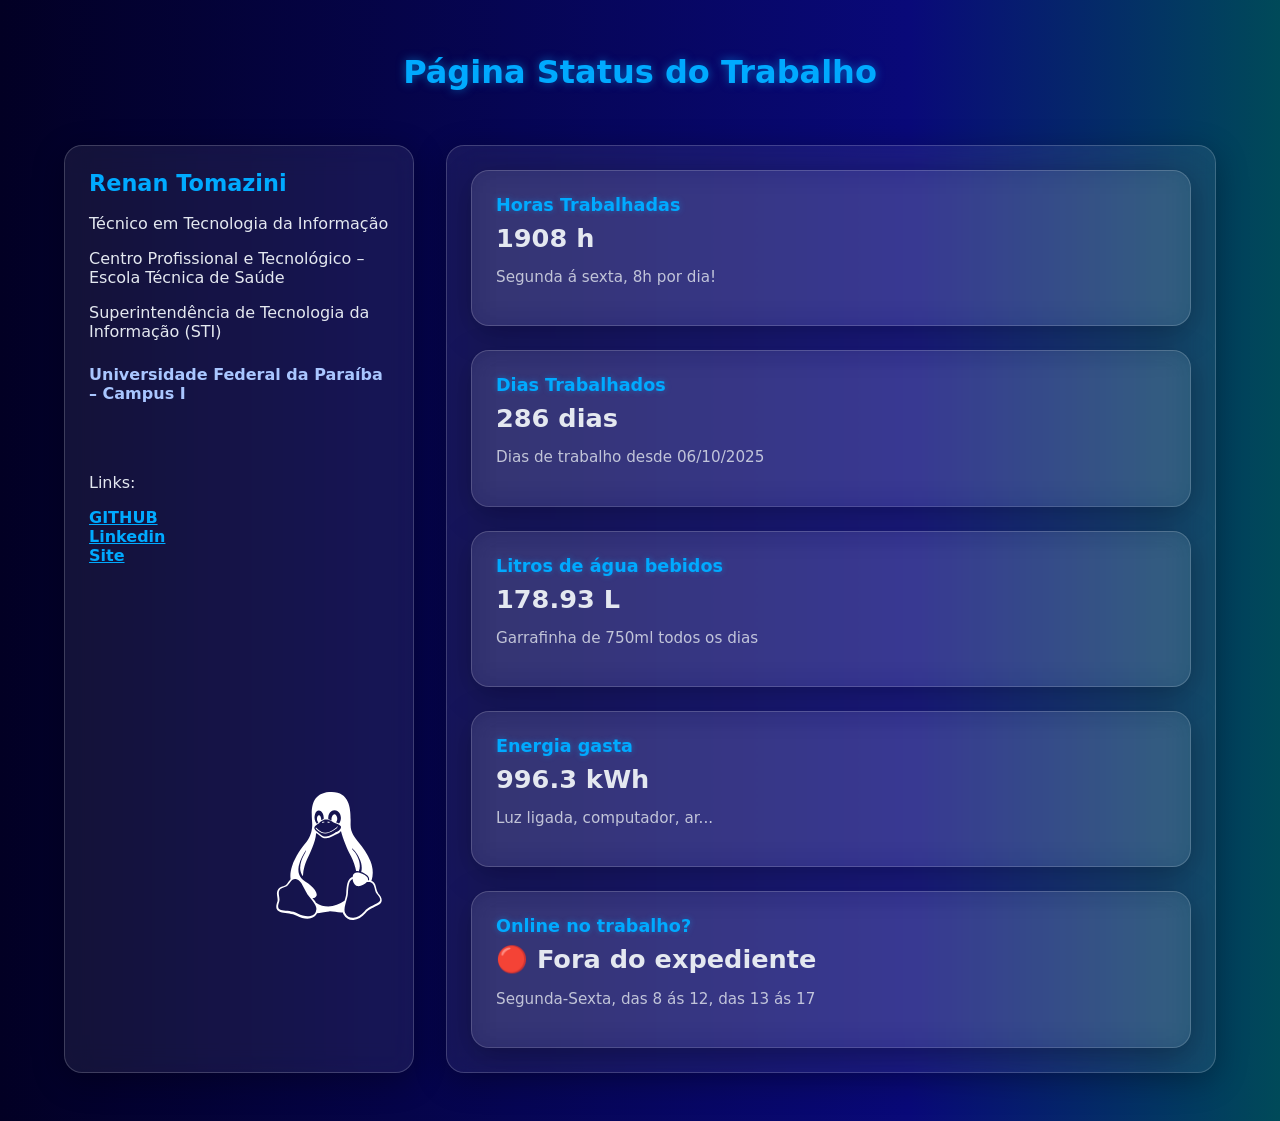
==== index.html @ 923fd2b7 "Site adicionado" ====
<!DOCTYPE html>
<html lang="en">
<head>
    <meta charset="UTF-8">
    <meta name="viewport" content="width=device-width, initial-scale=1.0">
    <title>Página do Trabalho</title>
   <!-- <link href="https://cdn.jsdelivr.net/npm/bootstrap@5.3.8/dist/css/bootstrap.min.css" rel="stylesheet" integrity="sha384-sRIl4kxILFvY47J16cr9ZwB07vP4J8+LH7qKQnuqkuIAvNWLzeN8tE5YBujZqJLB" crossorigin="anonymous">
    <script src="https://cdn.jsdelivr.net/npm/bootstrap@5.3.8/dist/js/bootstrap.bundle.min.js" integrity="sha384-FKyoEForCGlyvwx9Hj09JcYn3nv7wiPVlz7YYwJrWVcXK/BmnVDxM+D2scQbITxI" crossorigin="anonymous"></script> -->
    <link rel="stylesheet" href="css/index.css">
</head>
<body>

    <header><h1 class="text-center">Página Status do Trabalho</h1></header>
    <div class="row justify-content-md-center">
        <div class="esquerda col-3">
            <h2>Renan Tomazini</h2>
            <p>Técnico em Tecnologia da Informação</p>
            <p>Centro Profissional e Tecnológico – Escola Técnica de Saúde</p>
            <p>Superintendência de Tecnologia da Informação (STI)</p>
            <h3>Universidade Federal da Paraíba – Campus I</h3>
            <br>
            <br>
            <p>Links:</p>
            <a href="https://github.com/renantomazini-ufpb">GITHUB</a><br>
            <a href="https://www.linkedin.com/in/renan-tomazini/">Linkedin</a><br>
            <a href="https://rtomazini42.github.io/">Site</a><br><br>
            <img src="assets/figs/linux.svg" width="128px" style="filter: invert(100%);">
            
        </div>
        <div class="direita col-7">
            <div class="card border-primary mb-3">
                <div class="card-header">Horas Trabalhadas</div>
                <div class="card-body text-primary">
                    <h3 class="card-title" id="horas_trabalhadas">Só funciona no JS</h3>
                    <p class="card-text">Segunda á sexta, 8h por dia!</p>
                </div>
            </div>
            <div class="card border-primary mb-3">
                <div class="card-header">Dias Trabalhados</div>
                <div class="card-body text-primary">
                    <h5 class="card-title" id="dias_trabalhados">Ativa o JS</h5>
                    <p class="card-text">Dias de trabalho desde 06/10/2025</p>
                </div>
            </div>
            <div class="card border-primary mb-3"">
                <div class="card-header">Litros de água bebidos</div>
                <div class="card-body text-primary">
                    <h5 class="card-title" id="agua">Não tem vírus</h5>
                    <p class="card-text">Garrafinha de 750ml todos os dias</p>
                </div>
            </div>
            <div class="card border-primary mb-3">
                <div class="card-header">Energia gasta</div>
                <div class="card-body text-primary">
                    <h5 class="card-title" id="dinheiro">Eu juro</h5>
                    <p class="card-text">Luz ligada, computador, ar...</p>
                </div>
            </div>
            <div class="card border-primary mb-3">
                <div class="card-header">Online no trabalho?</div>
                <div class="card-body text-primary">
                    <h5 class="card-title" id="online">js?</h5>
                    <p class="card-text">Segunda-Sexta, das 8 ás 12, das 13 ás 17</p>
                </div>
            </div>

        </div>
    </div>

    <script>
document.addEventListener("DOMContentLoaded", () => {
    const inicio = new Date(2025, 9, 6); 
    const hoje = new Date();

    
    function contarDiasUteis(inicio, fim) {
        let count = 0;
        const data = new Date(inicio);
        while (data <= fim) {
            const dia = data.getDay();
            if (dia >= 1 && dia <= 5) count++;
            data.setDate(data.getDate() + 1);
        }
        return count;
    }

    const diasTrabalhados = contarDiasUteis(inicio, hoje);
    const horasTrabalhadas = diasTrabalhados * 8;
    const litrosAgua = diasTrabalhados * 0.75; 
    const energiaWatts = horasTrabalhadas * (80 + 500);
    const energiaKWh = energiaWatts / 1000;


    function animarContagem(elemento, valorFinal, duracao = 1200, sufixo = "") {
        let inicio = 0;
        const incremento = valorFinal / (duracao / 16); 
        const contador = setInterval(() => {
            inicio += incremento;
            if (inicio >= valorFinal) {
                inicio = valorFinal;
                clearInterval(contador);
                elemento.classList.add("aparece");

            }
            elemento.textContent = sufixo === "L" 
                ? inicio.toFixed(2) + " L"
                : sufixo === "h"
                ? Math.floor(inicio) + " h"
                : sufixo === "dias"
                ? Math.floor(inicio) + " dias"
                : sufixo === "kWh"
                ? inicio.toFixed(1) + " kWh"
                : inicio.toFixed(0);
        }, 16);
    }

    const elDias = document.getElementById("dias_trabalhados");
    const elHoras = document.getElementById("horas_trabalhadas");
    const elAgua = document.getElementById("agua");
    const elEnergia = document.getElementById("dinheiro");

    animarContagem(elDias, diasTrabalhados, 1500, "dias");
    animarContagem(elHoras, horasTrabalhadas, 1800, "h");
    animarContagem(elAgua, litrosAgua, 1800, "L");
    animarContagem(elEnergia, energiaKWh, 2000, "kWh");
});
</script>

<script>
function verificarStatusTrabalho() {
    const agora = new Date();
    const diaSemana = agora.getDay();
    const hora = agora.getHours();
    const minuto = agora.getMinutes();

    const elemento = document.getElementById("online");

    const diaUtil = diaSemana >= 1 && diaSemana <= 5;

    const horarioManha = hora >= 8 && (hora < 12 || (hora === 12 && minuto === 0));
    const horarioTarde = hora >= 13 && (hora < 17 || (hora === 17 && minuto === 0));
    const emTrabalho = diaUtil && (horarioManha || horarioTarde);

    if (emTrabalho) {
        elemento.textContent = "🟢 Online no trabalho";
        elemento.classList.remove("text-danger");
        elemento.classList.add("text-success");
    } else {
        elemento.textContent = "🔴 Fora do expediente";
        elemento.classList.remove("text-success");
        elemento.classList.add("text-danger");
    }
}

verificarStatusTrabalho();
setInterval(verificarStatusTrabalho, 60000);
</script>




</body>
</html>
---- css/index.css ----
/* Roubei otro tema */
:root {
    --glass-bg: rgba(255, 255, 255, 0.07);
    --glass-border: rgba(255, 255, 255, 0.18);
    --accent: #00aaff;
    --text: #e4e8f0;
    --radius: 18px;
    --shadow: 0 8px 32px rgba(0, 0, 0, 0.3);
    --blur: 14px;
    --spacing: 1.5rem;
    --card-gap: 1.5rem;
}

* {
    box-sizing: border-box;
    font-family: "Inter", "Segoe UI", system-ui, sans-serif;
    color: var(--text);
    transition: all 0.2s ease;
}

body {
   
    background: #020024;
    background: linear-gradient(90deg, rgba(2, 0, 36, 1) 0%, rgba(9, 9, 121, 1) 71%, rgba(0, 74, 89, 1) 100%);
    background-size: cover;
    background-position: center;
    margin: 0;
    padding: 0;
    min-height: 100vh;
    display: flex;
    flex-direction: column;
    align-items: center;
}

/* ===== Header ===== */
header {
    text-align: center;
    padding: 2rem 1rem;
}

header h1 {
    font-weight: 700;
    font-size: 2rem;
    color: var(--accent);
    text-shadow: 0 0 10px rgba(0, 170, 255, 0.5);
}

/* ===== Layout ===== */
.row {
    display: flex;
    flex-wrap: wrap;
    justify-content: center;
    width: 90%;
    max-width: 1200px;
    gap: 2rem;
    margin-bottom: 3rem;
}

/* ===== Colunas ===== */
.esquerda, .direita {
    backdrop-filter: blur(var(--blur));
    background: var(--glass-bg);
    border: 1px solid var(--glass-border);
    border-radius: var(--radius);
    box-shadow: var(--shadow);
    padding: var(--spacing);
}

.esquerda {
    flex: 1 1 280px;
    max-width: 350px;
    text-align: left;
}

.esquerda a{
    text-decoration: underline;
    color: #00aaff;
    font-weight: 600;
}

.esquerda img{
    margin-left: 11rem;
    margin-top: 13rem;
}


.esquerda h2 {
    margin-top: 0;
    color: var(--accent);
    font-size: 1.4rem;
}

.esquerda h3 {
    font-size: 1rem;
    margin-top: 1.5rem;
    color: #a9c6ff;
}

.direita {
    flex: 1 1 600px;
    display: flex;
    flex-direction: column;
    gap: var(--card-gap);
}

/* ===== Cards ===== */
.card {
    background: var(--glass-bg);
    border: 1px solid var(--glass-border);
    border-radius: var(--radius);
    box-shadow: var(--shadow);
    backdrop-filter: blur(var(--blur));
    padding: 1.5rem;
    position: relative;
    overflow: hidden;
    transform: translateY(0);
}

.card:hover {
    transform: translateY(-4px);
    border-color: var(--accent);
    box-shadow: 0 0 20px rgba(0, 170, 255, 0.25);
}

/* Cabeçalho */
.card-header {
    font-weight: 600;
    font-size: 1.1rem;
    margin-bottom: 0.5rem;
    color: var(--accent);
    text-shadow: 0 0 6px rgba(0, 170, 255, 0.4);
}

/* Corpo */
.card-body {
    color: var(--text);
}

.card-title {
    font-size: 1.6rem;
    margin: 0.2rem 0;
}

.card-text {
    font-size: 0.95rem;
    opacity: 0.8;
}

/* ===== Animação de aparição ===== */
.aparece {
    animation: fadeInUp 0.8s ease forwards;
}

@keyframes fadeInUp {
    from {
        opacity: 0;
        transform: translateY(15px);
    }
    to {
        opacity: 1;
        transform: translateY(0);
    }
}

/* ===== Responsividade ===== */
@media (max-width: 768px) {
    .row {
        flex-direction: column;
        align-items: center;
    }
    .esquerda, .direita {
        width: 100%;
        max-width: none;
    }
}
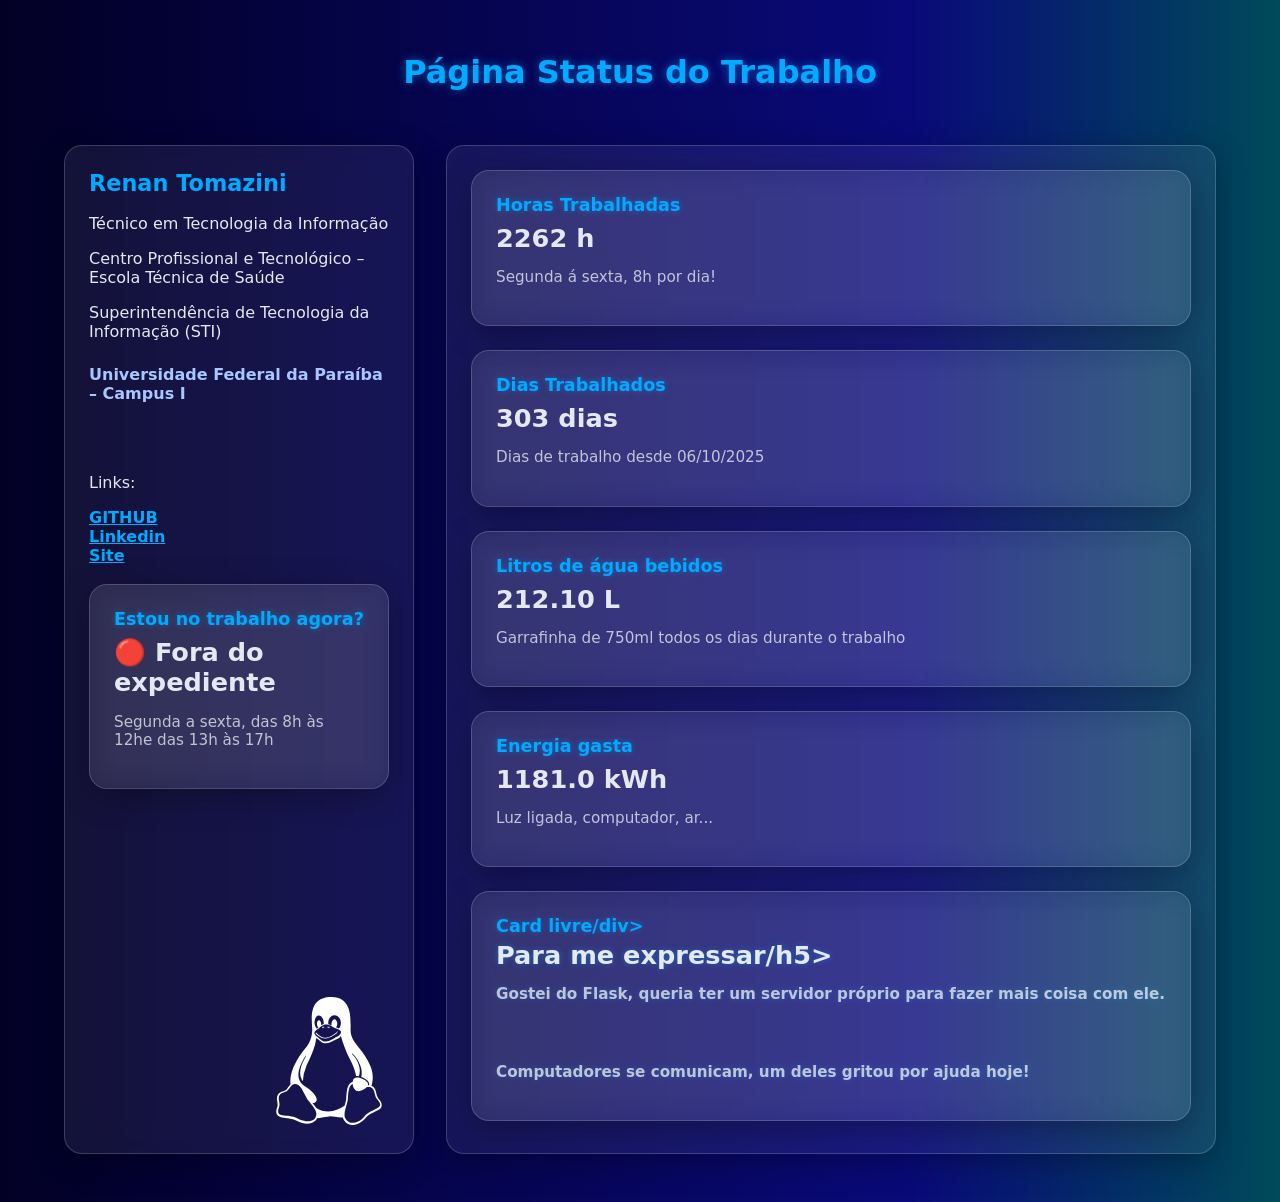
==== commit b866601b: "Ayuda" ====
--- a/index.html
+++ b/index.html
@@ -24,6 +24,13 @@
             <a href="https://github.com/renantomazini-ufpb">GITHUB</a><br>
             <a href="https://www.linkedin.com/in/renan-tomazini/">Linkedin</a><br>
             <a href="https://rtomazini42.github.io/">Site</a><br><br>
+                        <div class="card border-primary mb-3">
+                <div class="card-header">Estou no trabalho agora?</div>
+                <div class="card-body text-primary">
+                    <h5 class="card-title" id="online">js?</h5>
+                    <p class="card-text">Segunda a sexta, das 8h às 12he das 13h às 17h</p>
+                </div>
+            </div>
             <img src="assets/figs/linux.svg" width="128px" style="filter: invert(100%);">
             
         </div>
@@ -46,7 +53,7 @@
                 <div class="card-header">Litros de água bebidos</div>
                 <div class="card-body text-primary">
                     <h5 class="card-title" id="agua">Não tem vírus</h5>
-                    <p class="card-text">Garrafinha de 750ml todos os dias</p>
+                    <p class="card-text">Garrafinha de 750ml todos os dias durante o trabalho</p>
                 </div>
             </div>
             <div class="card border-primary mb-3">
@@ -57,19 +64,21 @@
                 </div>
             </div>
             <div class="card border-primary mb-3">
-                <div class="card-header">Online no trabalho?</div>
+                <div class="card-header">Card livre/div>
                 <div class="card-body text-primary">
-                    <h5 class="card-title" id="online">js?</h5>
-                    <p class="card-text">Segunda-Sexta, das 8 ás 12, das 13 ás 17</p>
+                    <h5 class="card-title" id="frase">Para me expressar/h5>
+                    <p class="card-text" id="texto">Gostei do Flask, queria ter um servidor próprio para fazer mais coisa com ele.</p><br>
+                    <p class="card-text" id="texto">Computadores se comunicam, um deles gritou por ajuda hoje!</p>
                 </div>
             </div>
+
 
         </div>
     </div>
 
     <script>
 document.addEventListener("DOMContentLoaded", () => {
-    const inicio = new Date(2025, 9, 6); 
+    const inicio = new Date(2025, 9, 8); 
     const hoje = new Date();
 
     
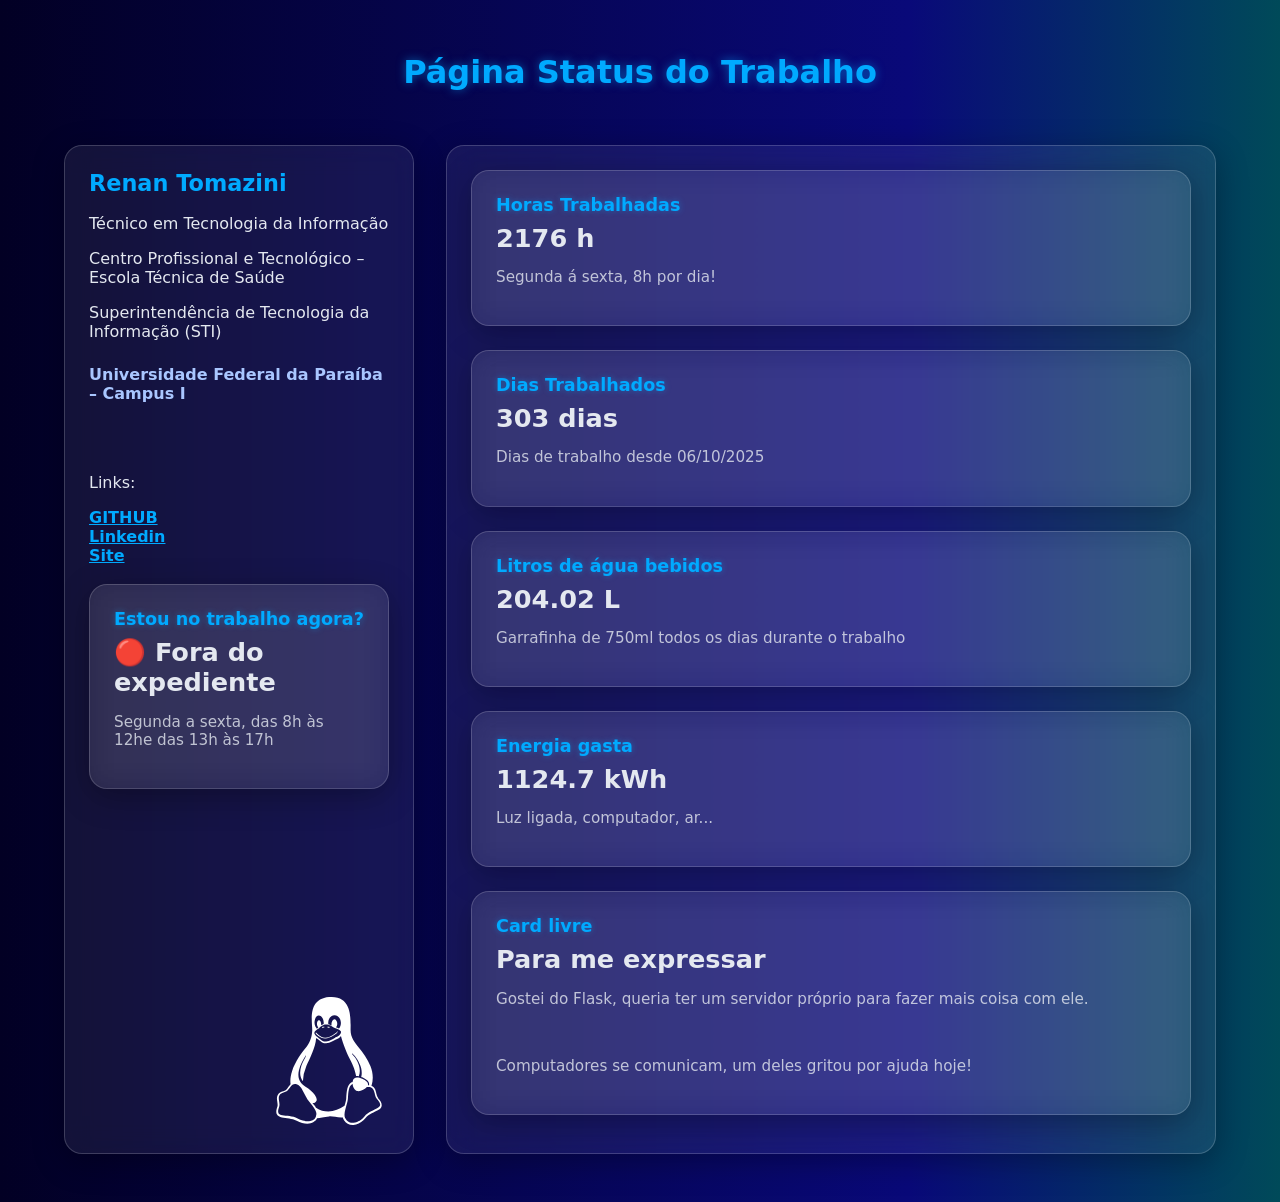
==== commit 3e0bd953: "correção de bug!" ====
--- a/index.html
+++ b/index.html
@@ -64,9 +64,9 @@
                 </div>
             </div>
             <div class="card border-primary mb-3">
-                <div class="card-header">Card livre/div>
+                <div class="card-header">Card livre</div>
                 <div class="card-body text-primary">
-                    <h5 class="card-title" id="frase">Para me expressar/h5>
+                    <h5 class="card-title" id="frase">Para me expressar</h5>
                     <p class="card-text" id="texto">Gostei do Flask, queria ter um servidor próprio para fazer mais coisa com ele.</p><br>
                     <p class="card-text" id="texto">Computadores se comunicam, um deles gritou por ajuda hoje!</p>
                 </div>
